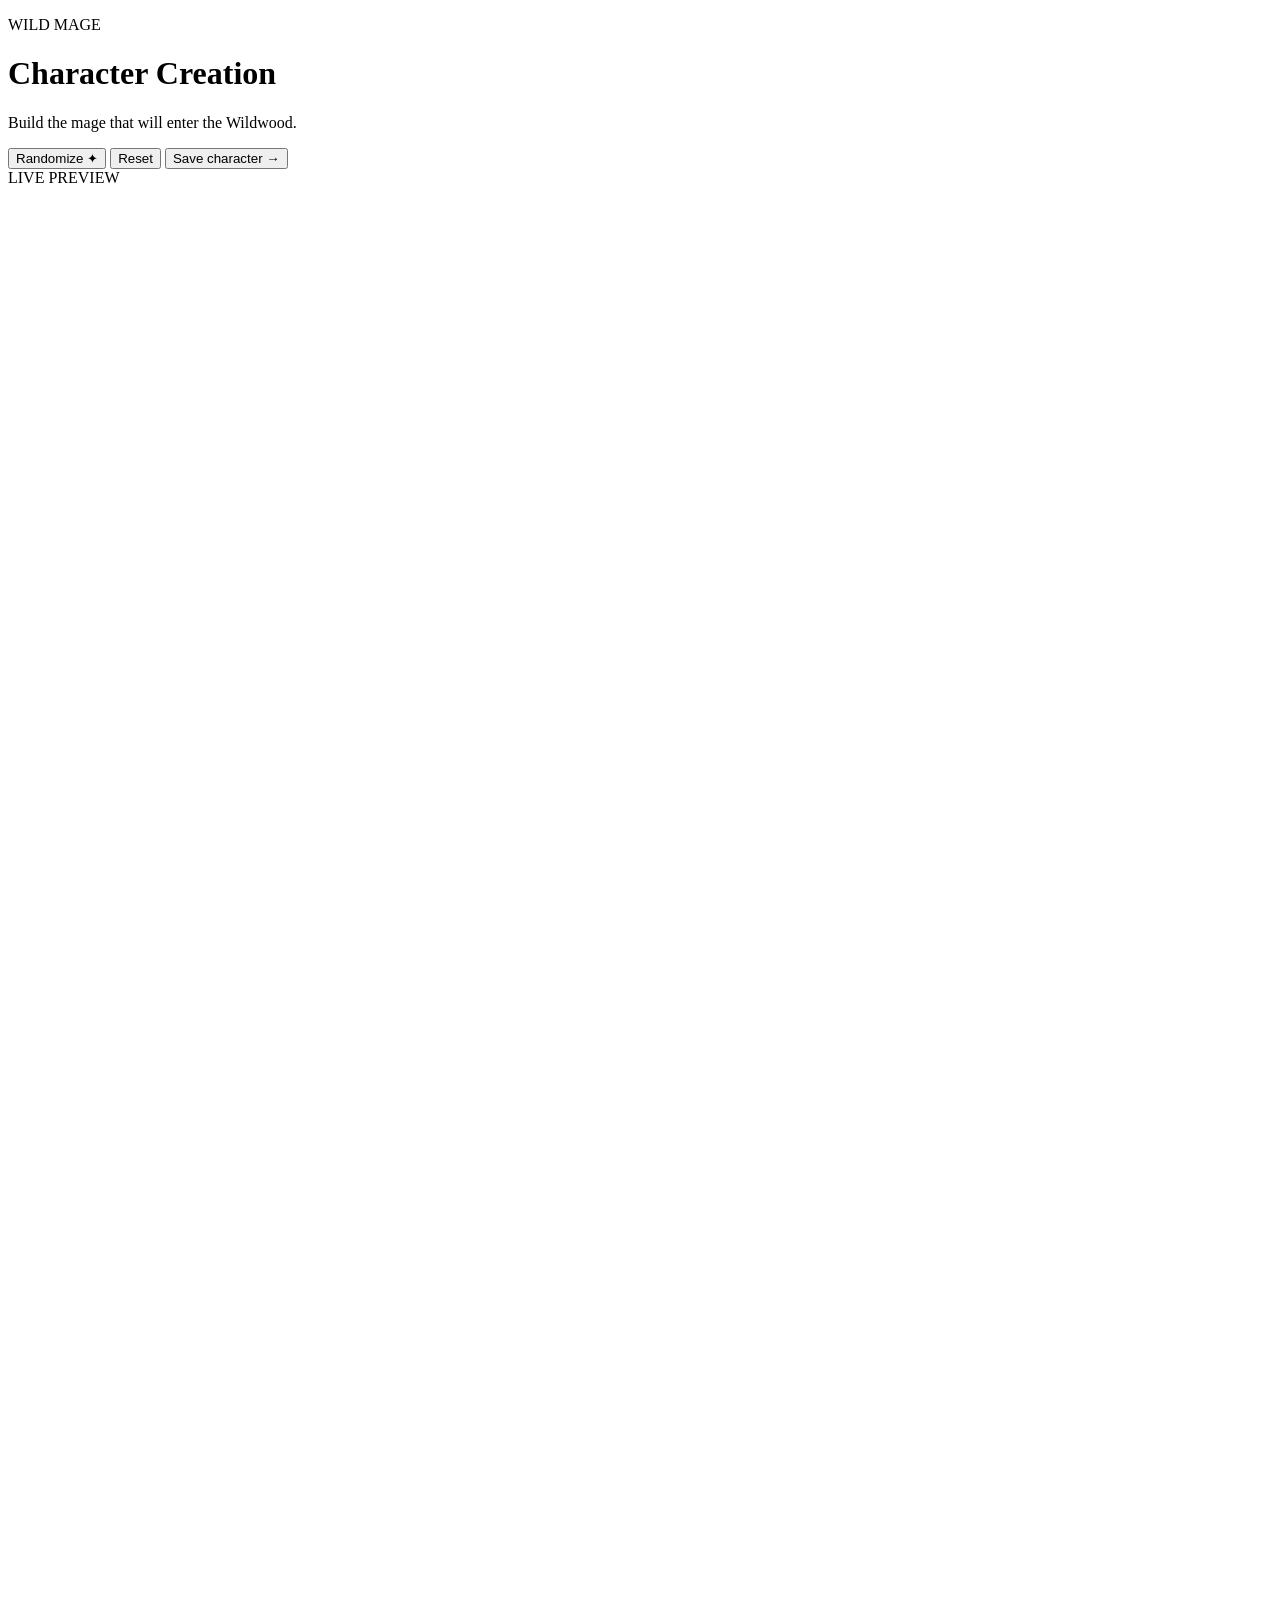
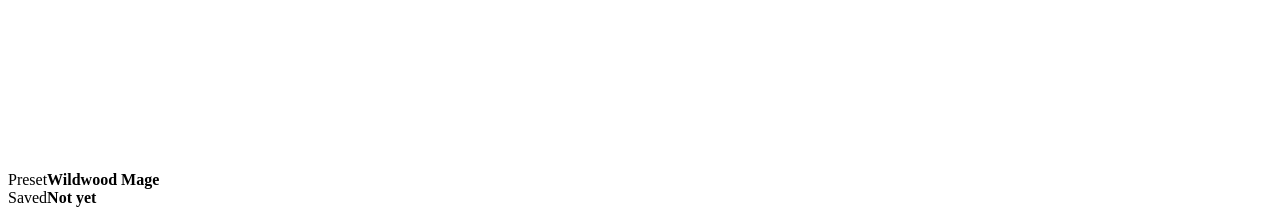
==== character-creator/index.html @ 2615bd75 "Add standalone character creator prototype" ====
<!doctype html>
<html lang="en">
<head>
  <meta charset="utf-8">
  <meta name="viewport" content="width=device-width,initial-scale=1">
  <title>Wild Mage — Character Creator</title>
  <link rel="stylesheet" href="styles.css">
</head>
<body>
  <main class="creator-shell">
    <header class="creator-header">
      <div>
        <p class="eyebrow">WILD MAGE</p>
        <h1>Character Creation</h1>
        <p class="subtitle">Build the mage that will enter the Wildwood.</p>
      </div>
      <div class="header-actions">
        <button id="randomizeBtn" type="button">Randomize ✦</button>
        <button id="resetBtn" type="button">Reset</button>
        <button id="saveBtn" class="primary" type="button">Save character →</button>
      </div>
    </header>

    <section class="creator-grid">
      <aside class="preview-panel">
        <div class="preview-label">LIVE PREVIEW</div>
        <div class="preview-stage">
          <svg id="magePreview" viewBox="0 0 320 400" role="img" aria-label="Character preview"></svg>
        </div>
        <div class="preview-summary">
          <div><span>Preset</span><strong id="presetLabel">Wildwood Mage</strong></div>
          <div><span>Saved</span><strong id="savedState">Not yet</strong></div>
        </div>
      </aside>

      <section class="editor-panel">
        <nav id="categoryTabs" class="category-tabs" aria-label="Character categories"></nav>
        <div id="editorContent" class="editor-content"></div>
      </section>
    </section>
  </main>

  <script src="sprites.js"></script>
  <script src="app.js"></script>
</body>
</html>
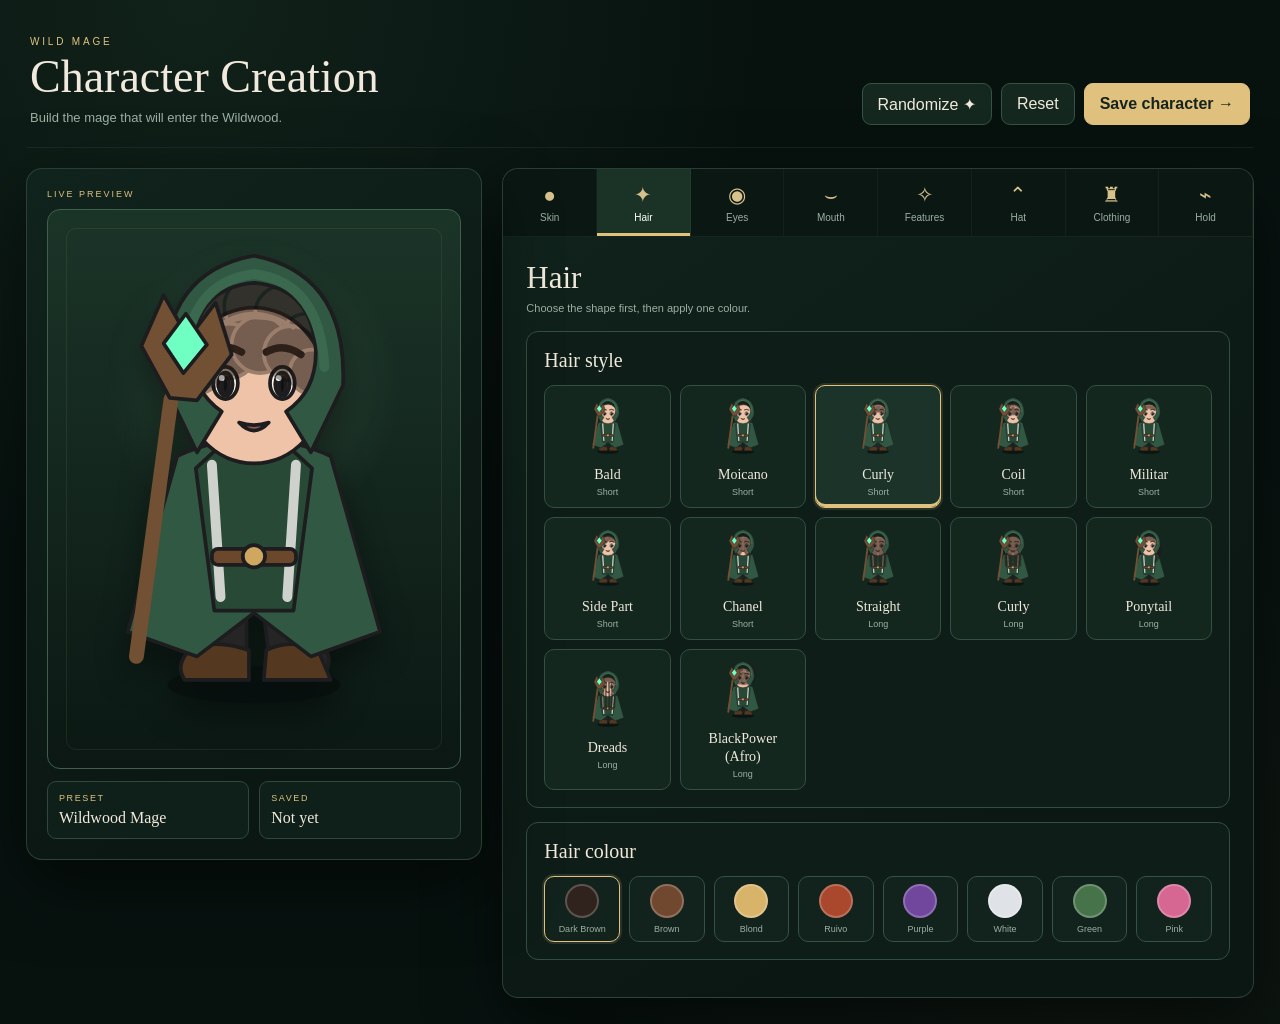
==== commit b85539b5: "Load hair sprite layer in standalone character creator" ====
--- a/character-creator/index.html
+++ b/character-creator/index.html
@@ -41,6 +41,7 @@
   </main>
 
   <script src="sprites.js"></script>
+  <script src="hair-sprites.js"></script>
   <script src="app.js"></script>
 </body>
 </html>
--- a/character-creator/styles.css
+++ b/character-creator/styles.css
@@ -0,0 +1 @@
+:root{--bg:#07120f;--panel:#0d1e18;--panel2:#13271f;--edge:#355244;--gold:#e0c27e;--ink:#f1eadc;--muted:#9bb0a2;--green:#315842}*{box-sizing:border-box}body{margin:0;min-height:100vh;background:radial-gradient(circle at 15% 0,#1f3a2a66,transparent 38%),radial-gradient(circle at 85% 90%,#4b382122,transparent 35%),var(--bg);color:var(--ink);font-family:Inter,Segoe UI,Arial,sans-serif}.creator-shell{width:min(1380px,100%);margin:auto;padding:26px}.creator-header{display:flex;align-items:flex-end;justify-content:space-between;gap:24px;padding:10px 4px 22px;border-bottom:1px solid #ffffff0f}.eyebrow{margin:0 0 7px;color:var(--gold);font-size:10px;letter-spacing:2.8px}.creator-header h1{margin:0;font:46px/1 Georgia,serif;font-weight:400}.subtitle{margin:10px 0 0;color:var(--muted);font-size:13px}.header-actions{display:flex;gap:9px;flex-wrap:wrap}button{font:inherit;color:var(--ink);background:#15281f;border:1px solid var(--edge);border-radius:9px;min-height:42px;padding:10px 15px;cursor:pointer}button:hover{background:#20372b}button.primary{background:var(--gold);color:#17241d;border-color:var(--gold);font-weight:700}.creator-grid{display:grid;grid-template-columns:minmax(360px,.85fr) minmax(620px,1.4fr);gap:20px;padding-top:20px}.preview-panel,.editor-panel{border:1px solid #4a655780;border-radius:16px;background:linear-gradient(145deg,#10231c,#0b1713 74%);box-shadow:0 25px 70px #0008}.preview-panel{padding:20px;position:sticky;top:20px;align-self:start}.preview-label{font-size:9px;letter-spacing:2px;color:var(--gold);margin-bottom:10px}.preview-stage{height:560px;border:1px solid #425f4e;border-radius:13px;overflow:hidden;background:radial-gradient(circle at 50% 32%,#6c987648,transparent 34%),linear-gradient(#1b3428,#0b1813);display:grid;place-items:center;position:relative}.preview-stage:before{content:"";position:absolute;inset:18px;border:1px solid #e0c27e18;border-radius:10px;pointer-events:none}.preview-stage svg{width:min(96%,440px);height:auto;filter:drop-shadow(0 16px 16px #0006)}.preview-summary{display:grid;grid-template-columns:1fr 1fr;gap:10px;margin-top:12px}.preview-summary div{border:1px solid #30483b;border-radius:9px;padding:11px;background:#0f1f19}.preview-summary span,.control-label{display:block;font-size:9px;letter-spacing:1.6px;color:var(--gold);text-transform:uppercase}.preview-summary strong{display:block;margin-top:6px;font:16px Georgia,serif;font-weight:400}.editor-panel{overflow:hidden}.category-tabs{display:grid;grid-template-columns:repeat(8,1fr);border-bottom:1px solid #ffffff0e;background:#0a1712}.category-tab{border:0;border-right:1px solid #ffffff0a;border-radius:0;background:transparent;padding:12px 7px;min-height:67px;font-size:10px;color:var(--muted)}.category-tab span{display:block;font-size:21px;margin-bottom:5px;color:#d8c18b}.category-tab.active{background:#1b3226;color:#fff;box-shadow:inset 0 -3px var(--gold)}.editor-content{padding:23px}.section-title{display:flex;align-items:end;justify-content:space-between;gap:20px;margin-bottom:17px}.section-title h2{margin:0;font:31px Georgia,serif;font-weight:400}.section-title p{margin:6px 0 0;color:var(--muted);font-size:11px}.option-block{border:1px solid #344f40;border-radius:12px;background:#0e1d17;padding:17px;margin-bottom:14px}.option-block h3{margin:0 0 13px;font:20px Georgia,serif;font-weight:400}.choice-grid{display:grid;grid-template-columns:repeat(auto-fit,minmax(125px,1fr));gap:9px}.choice-card{position:relative;text-align:center;padding:10px;border:1px solid #345040;border-radius:10px;background:#14271f;min-height:112px}.choice-card:hover{border-color:#728b79}.choice-card.selected{border-color:var(--gold);box-shadow:0 0 0 2px #e0c27e22,inset 0 -3px var(--gold);background:#1b3328}.choice-card .thumb{height:62px;display:grid;place-items:center;margin-bottom:7px}.choice-card svg{width:70px;height:62px}.choice-card b{font:14px Georgia,serif;font-weight:400}.choice-card small{display:block;margin-top:4px;color:var(--muted);font-size:9px}.swatches{display:grid;grid-template-columns:repeat(auto-fit,minmax(54px,1fr));gap:9px}.swatch{min-height:64px;padding:7px;background:#12221c;border-radius:10px}.swatch i{display:block;width:34px;height:34px;border-radius:50%;margin:auto;border:2px solid #ffffff38;background:var(--c)}.swatch span{display:block;margin-top:6px;font-size:9px;color:var(--muted)}.swatch.selected{border-color:var(--gold);box-shadow:0 0 0 2px #e0c27e22}.toggle-row{display:grid;grid-template-columns:repeat(auto-fit,minmax(170px,1fr));gap:10px}.toggle-card{display:flex;align-items:center;gap:10px;text-align:left;min-height:60px}.toggle-card .tick{width:22px;height:22px;border:1px solid #587260;border-radius:6px;display:grid;place-items:center}.toggle-card.selected .tick:after{content:"✓";color:var(--gold)}.toggle-card strong{display:block;font:15px Georgia,serif;font-weight:400}.toggle-card small{display:block;color:var(--muted);font-size:9px;margin-top:3px}.saved-flash{animation:saved .8s ease}@keyframes saved{0%{box-shadow:0 0 0 0 #e0c27e88}100%{box-shadow:0 0 0 12px transparent}}@media(max-width:1050px){.creator-grid{grid-template-columns:1fr}.preview-panel{position:relative;top:0}.preview-stage{height:430px}.category-tabs{grid-template-columns:repeat(4,1fr)}}@media(max-width:620px){.creator-shell{padding:12px}.creator-header{align-items:flex-start;flex-direction:column}.creator-header h1{font-size:36px}.header-actions{width:100%}.header-actions button{flex:1}.category-tabs{grid-template-columns:repeat(2,1fr)}.editor-content{padding:14px}.preview-stage{height:360px}.choice-grid{grid-template-columns:repeat(2,1fr)}}
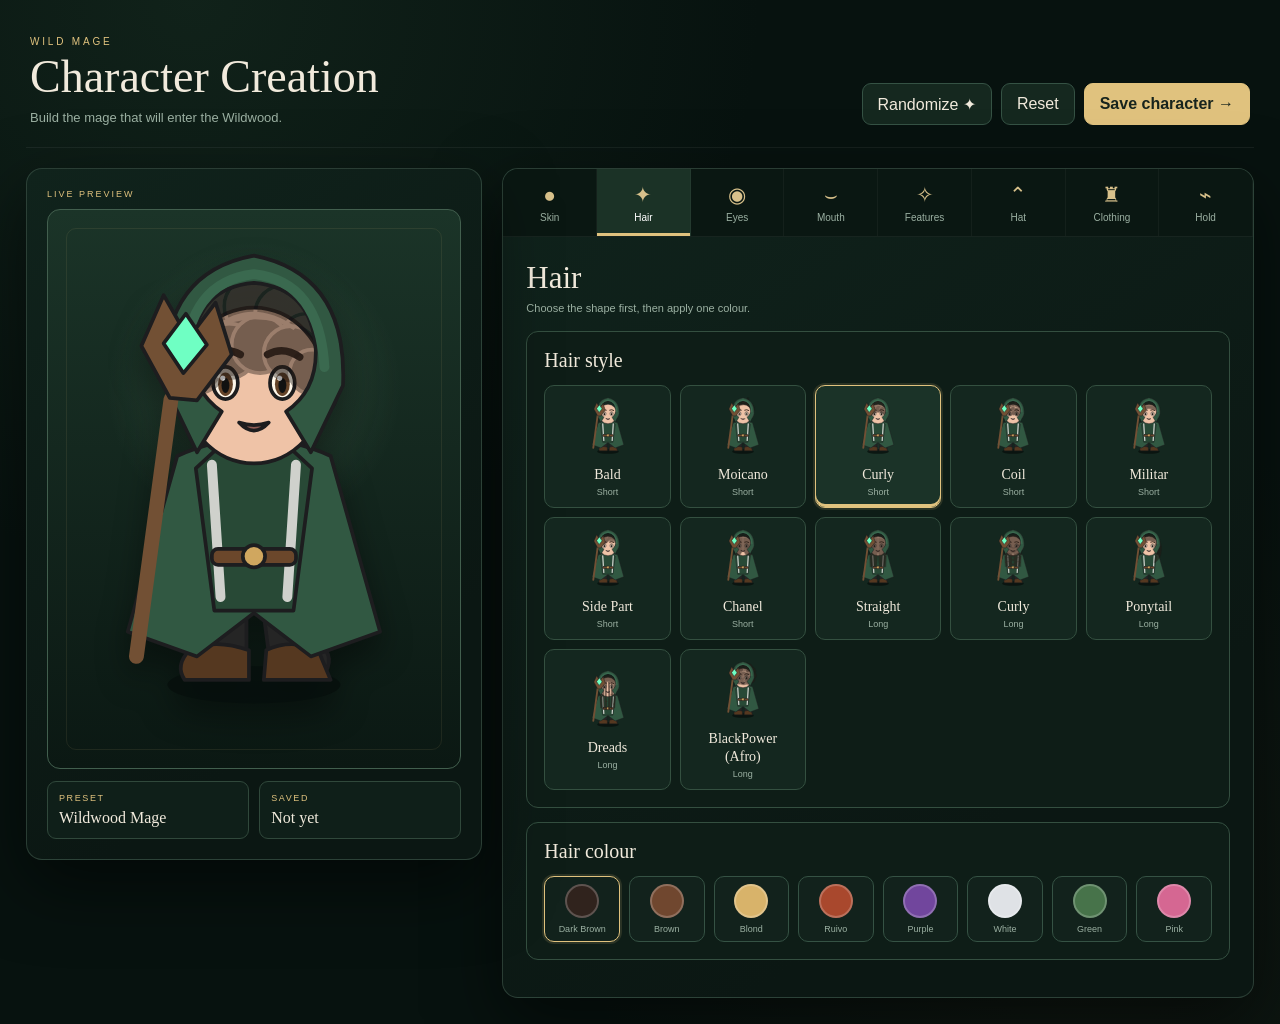
==== commit b7398e00: "Load sprite-backed eye renderer" ====
--- a/character-creator/index.html
+++ b/character-creator/index.html
@@ -42,6 +42,7 @@
 
   <script src="sprites.js"></script>
   <script src="hair-sprites.js"></script>
+  <script src="eyes-sprites.js"></script>
   <script src="app.js"></script>
 </body>
 </html>
